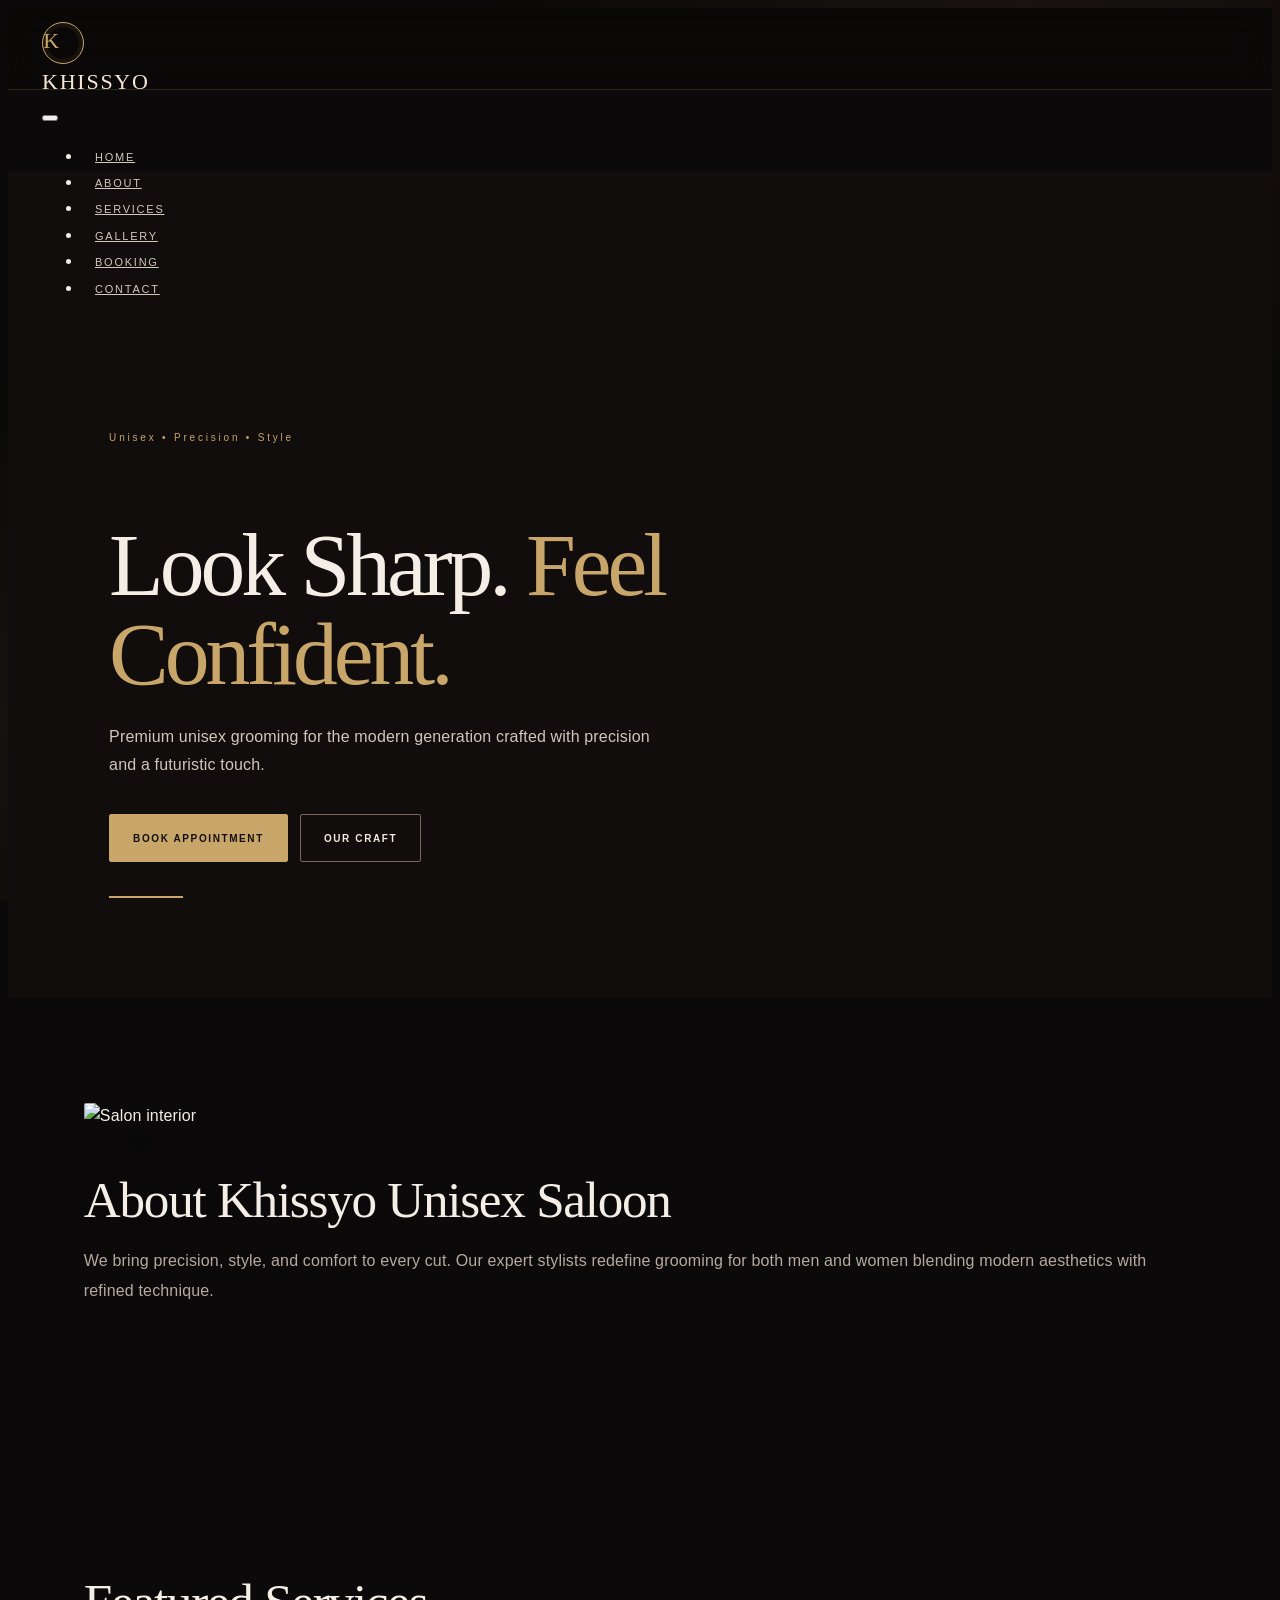
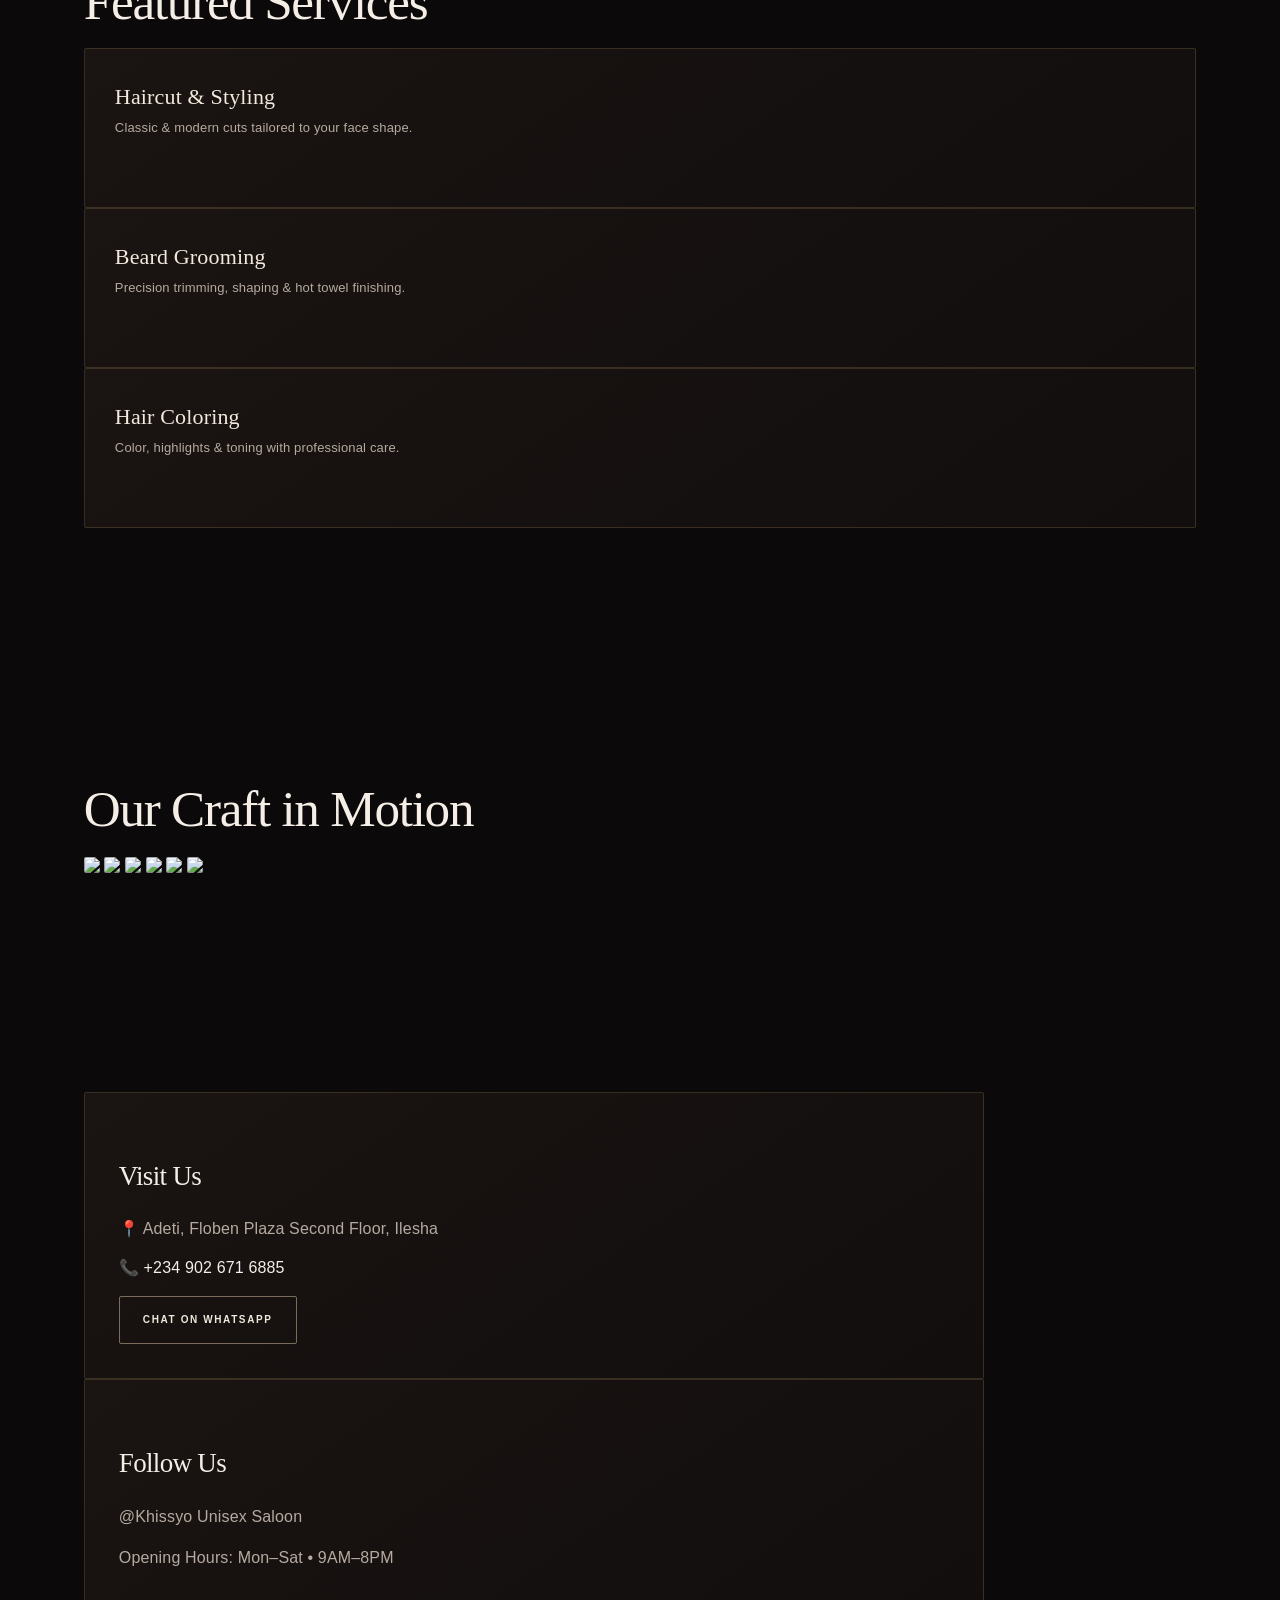
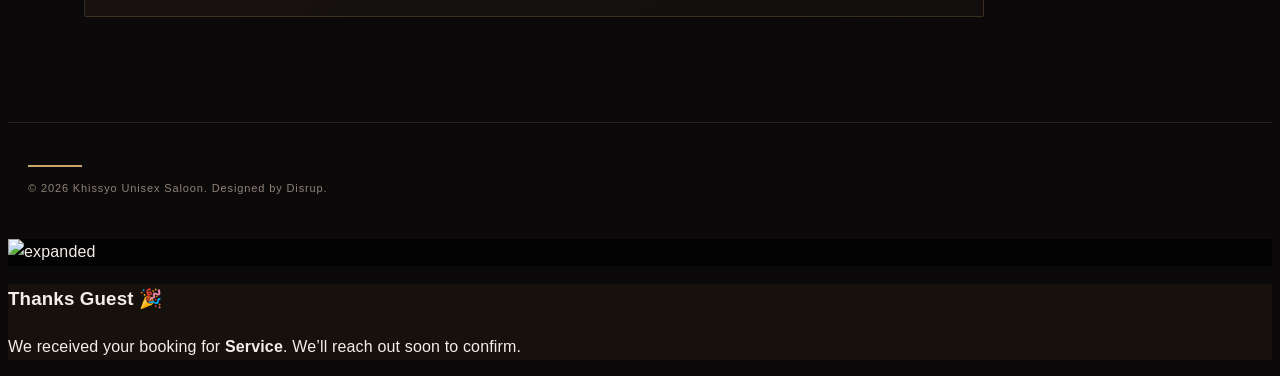
==== index.html @ 7ae3a44e "Apply premium redesign styles to index.html" ====
<!doctype html>
<html lang="en">
<head>
  <meta charset="utf-8">
  <title>Khissyo Unisex Saloon | Look Sharp. Feel Confident.</title>
  <meta name="viewport" content="width=device-width,initial-scale=1">
  <link rel="stylesheet" href="styles.css">
  <link rel="stylesheet" href="premium.css">
</head>
<body>

<!-- PAGE LOADER -->
<div id="page-loader">
  <div class="loader-overlay"></div>
  <div class="loader-glow"></div>
</div>

<header class="header">
<nav class="site-nav">
  <div class="nav-inner">
    <div class="brand slide-left">
      <div class="logo">&#x1F444;</div>
      <div class="brand-name">Khissyo</div>
    </div>

    <!-- HAMBURGER -->
    <button id="nav-toggle" class="nav-toggle slide-right" aria-label="Toggle navigation" aria-expanded="false">
      <span class="bar"></span>
      <span class="bar"></span>
      <span class="bar"></span>
    </button>

    <!-- LINKS -->
    <ul class="nav-links" id="nav-links" role="menu">
      <li><a href="index.html" class="fade-in">Home</a></li>
      <li><a href="about.html" class="fade-in">About</a></li>
      <li><a href="services.html" class="fade-in">Services</a></li>
      <li><a href="gallery.html" class="fade-in">Gallery</a></li>
      <li><a href="booking.html" class="fade-in">Booking</a></li>
      <li><a href="contact.html" class="fade-in">Contact</a></li>
    </ul>
  </div>
</nav>
</header>

<main class="container">

  <!-- HERO -->
  <section class="hero" id="hero">
    <video autoplay muted loop playsinline src="assets/background.mp4"></video>

    <div class="hero-inner">
      <div class="kicker fade-in">Unisex • Precision • Style</div>

      <h1 class="slide-up">
        Look Sharp. <span class="gold">Feel Confident.</span>
      </h1>

      <p class="fade-in">
        Premium unisex grooming for the modern generation crafted with precision and a futuristic touch.
      </p>

      <div class="cta slide-up">
        <button class="btn" onclick="location.href='booking.html'">Book Appointment</button>
        <button class="btn secondary" onclick="location.href='gallery.html'">Our Craft</button>
      </div>

      <div class="gold-underline zoom-in"></div>
    </div>
  </section>


  <!-- ABOUT -->
  <section class="section about">
    <div class="split">
      <img src="assets/interior.jpg" alt="Salon interior" class="slide-left">

      <div class="slide-right">
        <h2>About Khissyo Unisex Saloon</h2>
        <p style="color:var(--muted);margin-top:12px">
          We bring precision, style, and comfort to every cut. Our expert stylists redefine grooming for both men and women blending modern aesthetics with refined technique.
        </p>
      </div>
    </div>
  </section>


  <!-- SERVICES -->
  <section class="section services">
    <h2 class="fade-in" style="margin-bottom:18px">Featured Services</h2>

    <div class="services-grid">
      <div class="service-card zoom-in">
        <div class="service-title">Haircut & Styling</div>
        <div class="service-desc" style="color:var(--muted)">Classic & modern cuts tailored to your face shape.</div>
        <div class="service-price"></div>
      </div>

      <div class="service-card zoom-in">
        <div class="service-title">Beard Grooming</div>
        <div class="service-desc" style="color:var(--muted)">Precision trimming, shaping & hot towel finishing.</div>
        <div class="service-price"></div>
      </div>

      <div class="service-card zoom-in">
        <div class="service-title">Hair Coloring</div>
        <div class="service-desc" style="color:var(--muted)">Color, highlights & toning with professional care.</div>
        <div class="service-price"></div>
      </div>
    </div>
  </section>


  <!-- GALLERY -->
  <section class="section gallery">
    <h2 class="fade-in" style="margin-bottom:18px">Our Craft in Motion</h2>

    <div class="gallery-grid">
      <img src="assets/look1.jpg" class="zoom-in">
      <img src="assets/look2.jpg" class="zoom-in">
      <img src="assets/look3.png" class="zoom-in">
      <img src="assets/look4.jpg" class="zoom-in">
      <img src="assets/look5.jpg" class="zoom-in">
      <img src="assets/look6.jpg" class="zoom-in">
    </div>
  </section>


  <!-- CONTACT -->
  <section class="section contact">
    <div class="contact-grid slide-up" style="max-width:900px">
      <div class="card">
        <h3>Visit Us</h3>
        <p style="color:var(--muted)">📍 Adeti, Floben Plaza Second Floor, Ilesha</p>
        <p style="color:var(--muted)">📞 
          <a href="tel:+2349026716885" style="color:var(--text); text-decoration: none;">+234 902 671 6885</a>
        </p>

        <div style="margin-top:14px">
          <a href="https://wa.me/2348140397838" class="btn secondary" style="text-decoration: none;">
            Chat on WhatsApp
          </a>
        </div>
      </div>

      <div class="card slide-up">
        <h3>Follow Us</h3>
        <p style="color:var(--muted)">@Khissyo Unisex Saloon</p>
        <p style="color:var(--muted);margin-top:12px">Opening Hours: Mon–Sat • 9AM–8PM</p>
      </div>
    </div>
  </section>


  <!-- FOOTER -->
  <footer class="footer slide-up">
    <div class="gold-line"></div>
    <div style="margin-top:12px">
      © <span id="year"></span> Khissyo Unisex Saloon. Designed by Disrup.
    </div>
  </footer>

</main>


<!-- LIGHTBOX -->
<div id="lightbox" class="lightbox"><img src="" alt="expanded"></div>

<!-- SUCCESS BOX -->
<div id="success-box" class="success">
  <h3>Thanks <span class="name">Guest</span> 🎉</h3>
  <p>We received your booking for <strong class="service">Service</strong>. We’ll reach out soon to confirm.</p>
</div>

<script>
  document.getElementById('year').textContent = new Date().getFullYear()
</script>

<script src="app.js"></script>
</body>
</html>
---- premium.css ----
/* Khissyo premium redesign layer — additive overrides */
:root{
  --bg:#0b0909;--panel:#151111;--gold:#c8a66a;--neon:rgba(200,166,106,.08);
  --glass:#171211;--accent:#d8b77b;--text:#f4eee6;--muted:#b6aaa0;
  --radius:4px;--nav-height:82px;
}
*{box-sizing:border-box}
html{scroll-behavior:smooth;background:var(--bg)}
body{
  min-height:100%;background:#0b0909;color:var(--text);
  font-family:Inter,"Helvetica Neue",Arial,sans-serif;line-height:1.65;
  letter-spacing:.01em;
}
body:before{content:"";position:fixed;inset:0;pointer-events:none;z-index:-1;
 background:radial-gradient(ellipse at 80% 0%,rgba(130,83,54,.13),transparent 38%),
 radial-gradient(ellipse at 0% 80%,rgba(200,166,106,.06),transparent 35%)}
.header,.site-nav{height:var(--nav-height);background:rgba(11,9,9,.88);
 backdrop-filter:blur(18px);border-bottom:1px solid rgba(200,166,106,.18)}
.nav-inner{max-width:1320px;padding:14px 34px}
.brand{gap:12px}
.brand .logo{width:42px;height:42px;border-radius:50%;background:transparent;
 border:1px solid var(--gold);box-shadow:inset 0 0 0 4px rgba(200,166,106,.08);
 font-size:0;position:relative}
.brand .logo:after{content:"K";font-family:Georgia,serif;font-size:22px;color:var(--gold)}
.brand-name{font-family:Georgia,"Times New Roman",serif;font-size:22px;letter-spacing:.08em;
 text-transform:uppercase;color:#f3e8d7}
.nav-links{gap:8px}
.nav-links a{font-size:11px;letter-spacing:.16em;text-transform:uppercase;color:#d3c7bb;
 padding:11px 13px;transition:color .25s,background .25s}
.nav-links a:hover,.nav-links a:focus{color:var(--gold);background:rgba(200,166,106,.08)}
.container{padding-top:var(--nav-height)}
.hero{min-height:min(850px,calc(100vh - var(--nav-height)));background:#100d0c}
.hero video{opacity:.43;filter:grayscale(30%) saturate(.62) contrast(1.08)}
.hero:after{background:linear-gradient(90deg,rgba(8,6,6,.82),rgba(8,6,6,.25) 70%),linear-gradient(0deg,rgba(8,6,6,.72),transparent 55%)}
.hero-inner{max-width:1180px;width:100%;padding:100px 8%;text-align:left}
.kicker{font-size:10px;letter-spacing:.28em;color:var(--gold);margin-bottom:24px}
.hero h1{font-family:Georgia,"Times New Roman",serif;font-weight:400;font-size:clamp(48px,7vw,92px);
 line-height:.99;letter-spacing:-.045em;max-width:850px;margin-bottom:24px}
.hero h1 .gold{color:var(--gold);text-shadow:none}
.hero p{font-size:16px;line-height:1.8;color:#d1c6bc;max-width:570px;margin-bottom:34px}
.cta{display:flex;flex-wrap:wrap;gap:12px}
.btn,.btn-primary{display:inline-flex;align-items:center;justify-content:center;min-height:48px;
 padding:13px 23px;border-radius:2px;background:var(--gold);color:#120f0d;
 font-size:10px;font-weight:700;letter-spacing:.16em;text-transform:uppercase;text-decoration:none;
 border:1px solid var(--gold);box-shadow:none;transition:transform .25s,background .25s,color .25s}
.btn:hover,.btn-primary:hover{transform:translateY(-3px);background:#e0c28d}
.btn.secondary{background:transparent;color:#f1e8dc;border-color:rgba(220,198,164,.5)}
.btn.secondary:hover{color:#120f0d;background:var(--gold)}
.gold-underline{width:74px;height:2px;margin:34px 0 0;border-radius:0;background:var(--gold);animation:none;box-shadow:none}
.section{min-height:0;padding:105px 6%;gap:30px;text-align:left}
.section h2,.section h3{font-family:Georgia,"Times New Roman",serif;font-weight:400;letter-spacing:-.025em}
.section h2{font-size:clamp(34px,4vw,54px);line-height:1.1;margin-bottom:18px}
.section h3{font-size:27px;margin-bottom:16px}
.section p{line-height:1.85}
.split{max-width:1240px;gap:70px}
.split img{height:560px;border-radius:2px;box-shadow:0 24px 80px rgba(0,0,0,.42)}
.services-grid{max-width:1240px;gap:16px}
.service-card,.card,.form-card{background:linear-gradient(145deg,#1a1412,#110e0d);
 border:1px solid rgba(200,166,106,.2);border-radius:2px;box-shadow:none}
.service-card{padding:30px;min-height:160px;transition:border-color .3s,transform .3s}
.service-card:hover{transform:translateY(-5px);border-color:var(--gold);box-shadow:0 20px 45px rgba(0,0,0,.25)}
.service-title{font-family:Georgia,serif;font-size:22px;font-weight:400;color:#f2e8dc}
.service-desc{font-size:13px;line-height:1.8}
.service-price{color:var(--gold)}
.gallery-grid{max-width:1240px;gap:14px}
.gallery-grid img{height:320px;border-radius:2px;filter:saturate(.78);transition:filter .35s,transform .35s}
.gallery-grid img:hover{transform:scale(1.015);filter:saturate(1)}
.video-grid{max-width:1240px;gap:14px}
.video-grid video{width:100%;height:350px;object-fit:cover;border-radius:2px;filter:saturate(.72)}
.form-card{padding:34px;max-width:680px}
.form-field label{font-size:10px;letter-spacing:.15em;text-transform:uppercase;color:var(--gold)}
.input,.form-field input,.form-field select,.form-field textarea{
 width:100%;padding:14px 15px;border:1px solid rgba(200,166,106,.24);border-radius:2px;
 background:#0e0b0a;color:var(--text);font:inherit;outline:none}
.input:focus,.form-field input:focus,.form-field select:focus{border-color:var(--gold)}
.contact-grid{max-width:1240px;gap:18px}
.card{padding:34px}
.card p{margin:9px 0}
.card a:not(.btn){color:var(--gold)}
.footer{padding:42px 20px;color:#8f8379;border-top:1px solid rgba(200,166,106,.16);font-size:11px;letter-spacing:.08em}
.gold-line{width:54px;height:2px;background:var(--gold);box-shadow:none}
.lightbox{background:rgba(5,4,4,.96)}
.success{background:#17110e;border-color:rgba(200,166,106,.5);border-radius:2px}
.nav-links a[aria-current=page]{color:var(--gold)}
@media(max-width:900px){
 .nav-inner{padding:12px 20px}
 .nav-links{background:#100c0b;border:1px solid rgba(200,166,106,.25);border-radius:2px;right:14px}
 .nav-links a{width:100%}
 .hero-inner{padding:85px 8%}
 .section{padding:78px 6%}
 .split{gap:32px}
 .split img{height:390px}
}
@media(max-width:620px){
 :root{--nav-height:72px}
 .brand .logo{width:36px;height:36px}
 .brand-name{display:block!important;font-size:17px}
 .hero{min-height:680px}
 .hero-inner{padding:70px 7%}
 .hero h1{font-size:clamp(44px,13vw,64px)}
 .hero p{font-size:14px}
 .cta{align-items:stretch;flex-direction:column;max-width:260px}
 .section{padding:68px 7%}
 .section h2{font-size:36px}
 .services-grid,.gallery-grid,.contact-grid{grid-template-columns:1fr}
 .gallery-grid img{height:300px}
 .video-grid{grid-template-columns:1fr}
 .video-grid video{height:300px}
 .form-card,.card{padding:24px}
}
@media(prefers-reduced-motion:reduce){*,*:before,*:after{scroll-behavior:auto!important;animation-duration:.01ms!important;transition-duration:.01ms!important}}
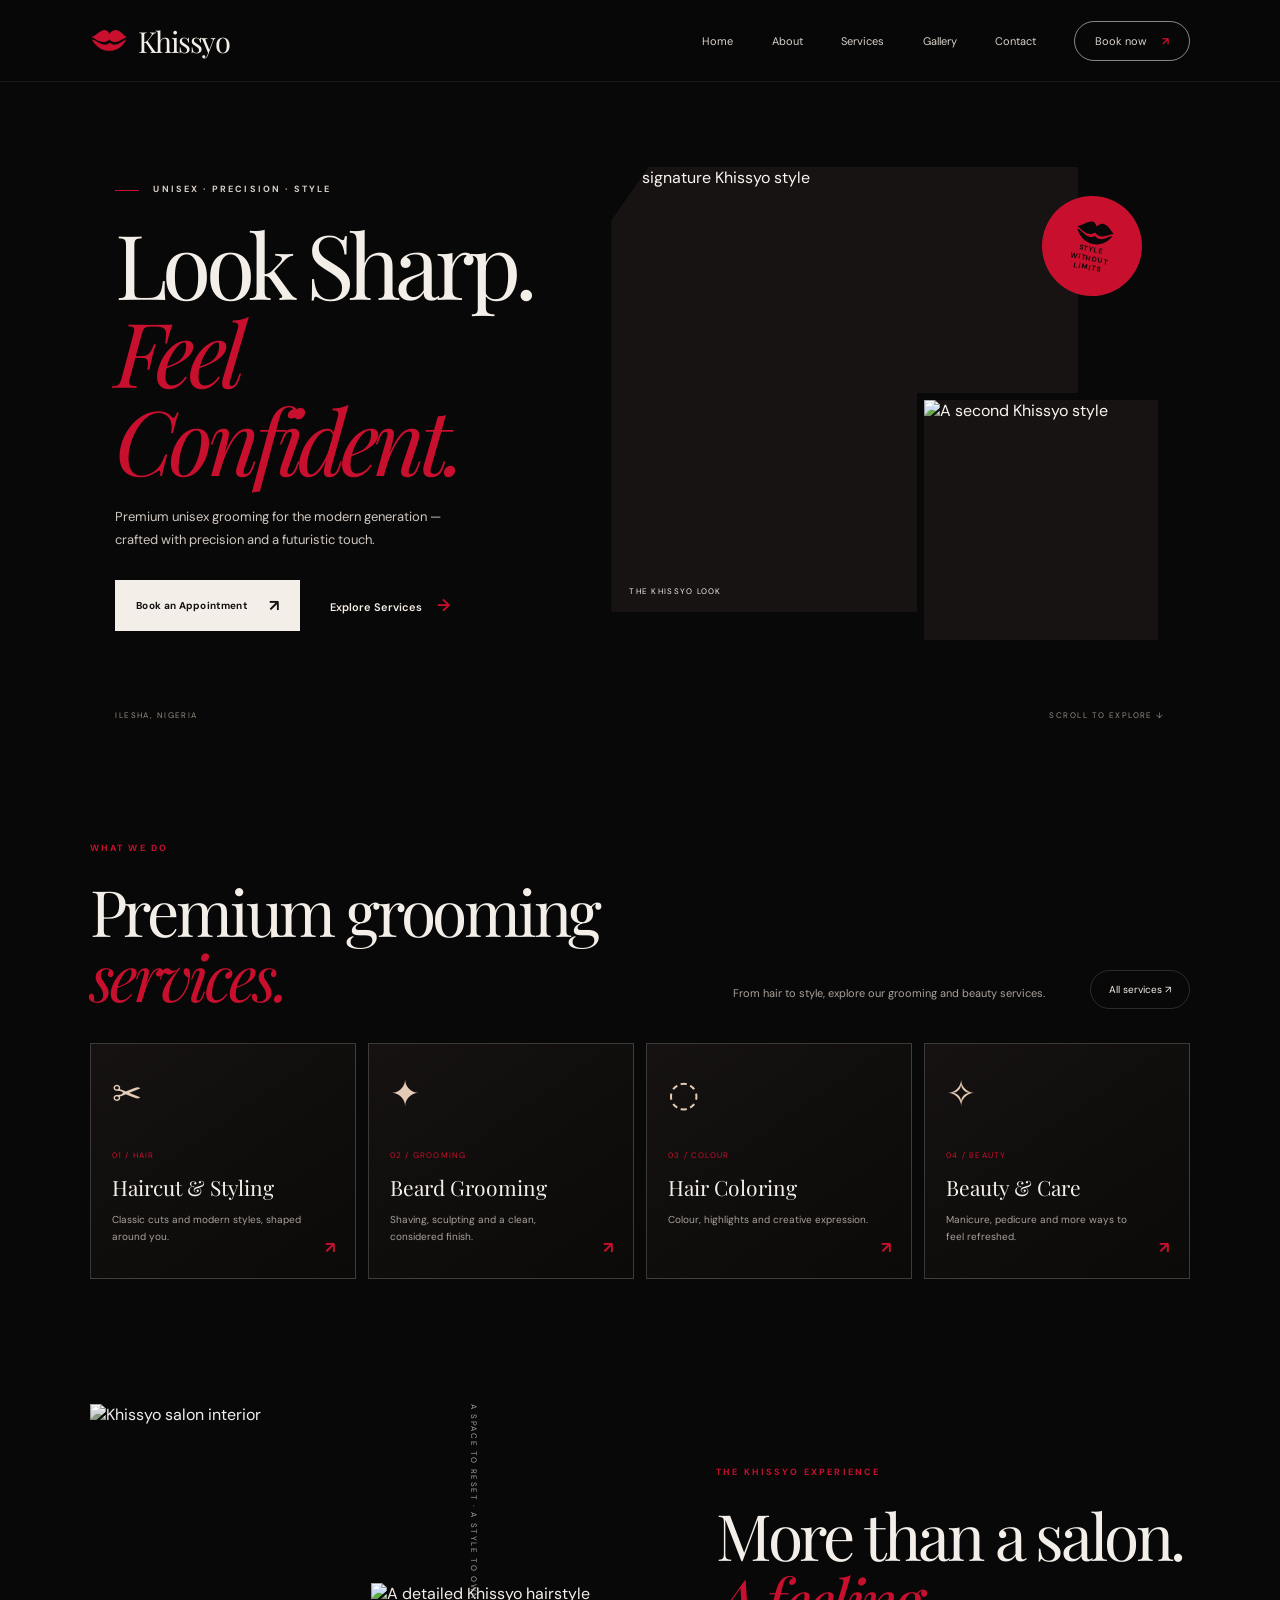
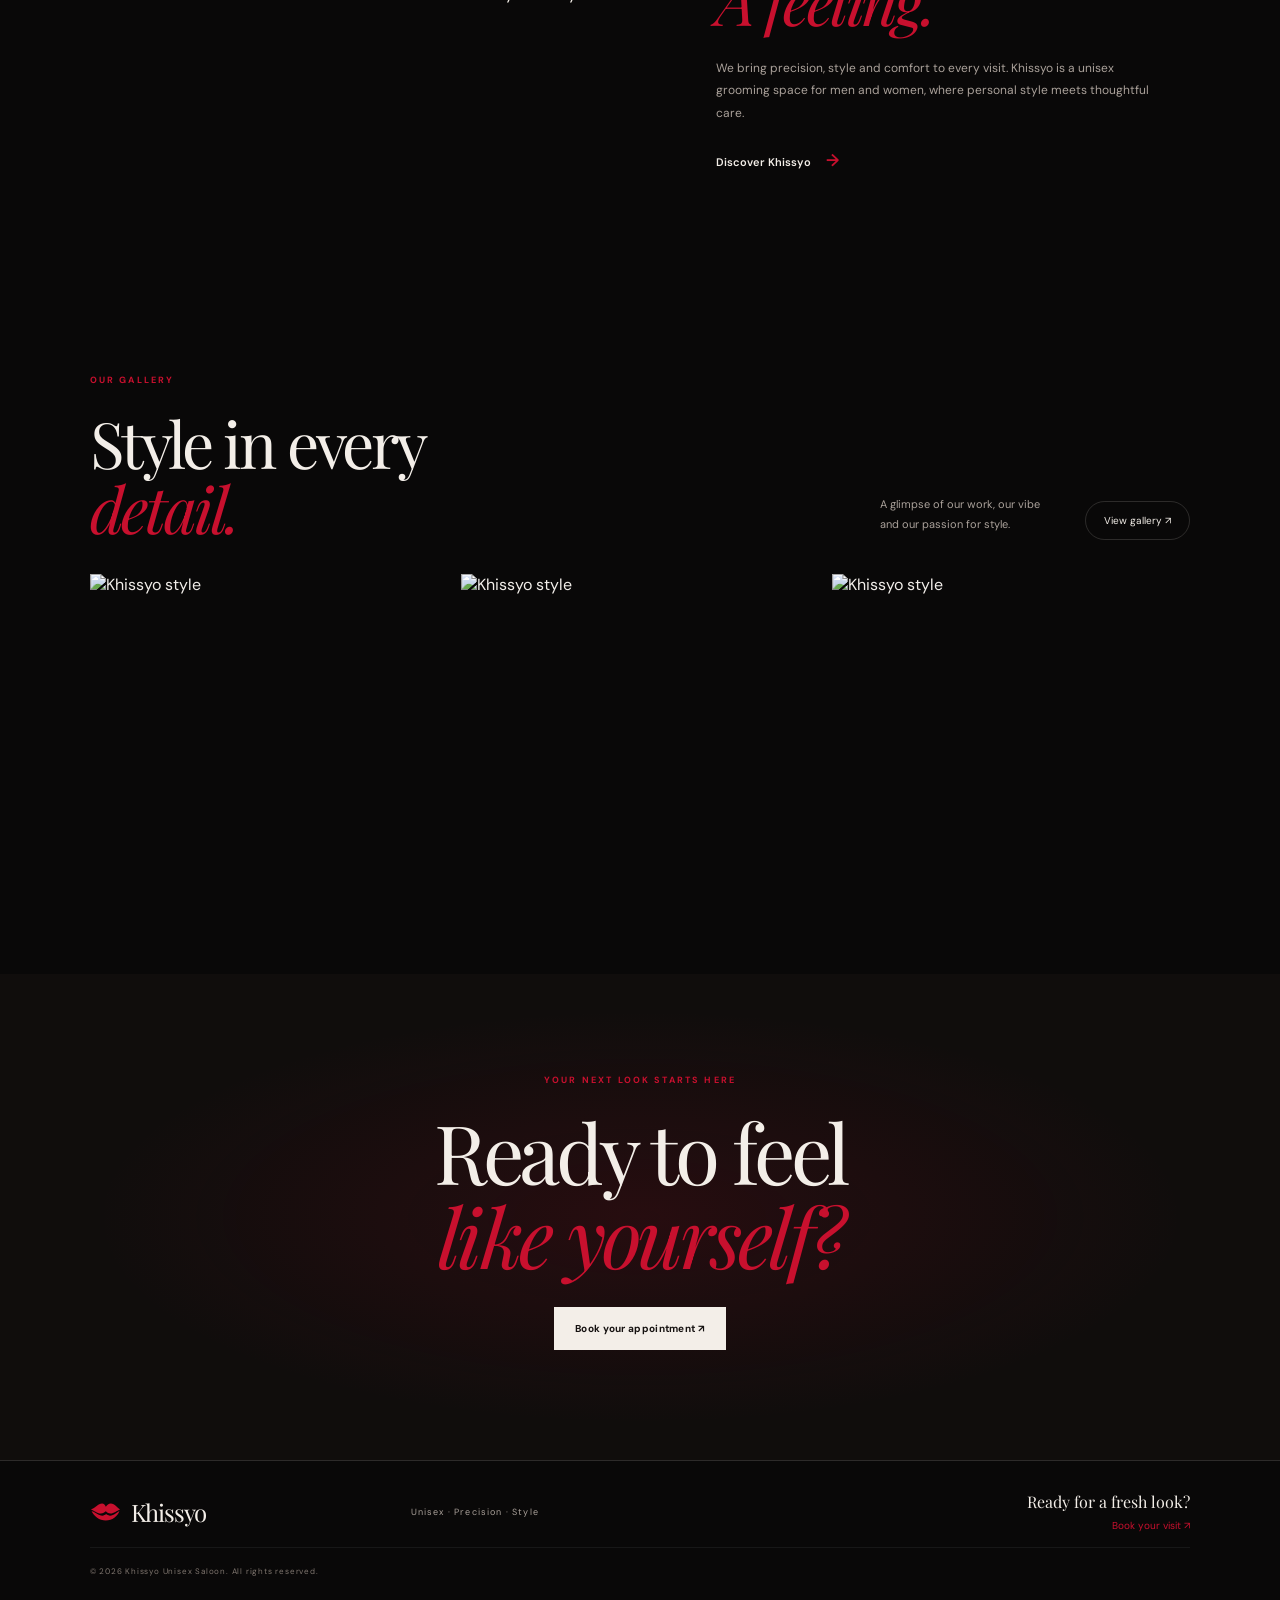
==== commit 5005c7d3: "Build Khissyo concept v2 website" ====
--- a/index.html
+++ b/index.html
@@ -1,181 +1,8 @@
-<!doctype html>
-<html lang="en">
-<head>
-  <meta charset="utf-8">
-  <title>Khissyo Unisex Saloon | Look Sharp. Feel Confident.</title>
-  <meta name="viewport" content="width=device-width,initial-scale=1">
-  <link rel="stylesheet" href="styles.css">
-  <link rel="stylesheet" href="premium.css">
-</head>
-<body>
-
-<!-- PAGE LOADER -->
-<div id="page-loader">
-  <div class="loader-overlay"></div>
-  <div class="loader-glow"></div>
-</div>
-
-<header class="header">
-<nav class="site-nav">
-  <div class="nav-inner">
-    <div class="brand slide-left">
-      <div class="logo">&#x1F444;</div>
-      <div class="brand-name">Khissyo</div>
-    </div>
-
-    <!-- HAMBURGER -->
-    <button id="nav-toggle" class="nav-toggle slide-right" aria-label="Toggle navigation" aria-expanded="false">
-      <span class="bar"></span>
-      <span class="bar"></span>
-      <span class="bar"></span>
-    </button>
-
-    <!-- LINKS -->
-    <ul class="nav-links" id="nav-links" role="menu">
-      <li><a href="index.html" class="fade-in">Home</a></li>
-      <li><a href="about.html" class="fade-in">About</a></li>
-      <li><a href="services.html" class="fade-in">Services</a></li>
-      <li><a href="gallery.html" class="fade-in">Gallery</a></li>
-      <li><a href="booking.html" class="fade-in">Booking</a></li>
-      <li><a href="contact.html" class="fade-in">Contact</a></li>
-    </ul>
-  </div>
-</nav>
-</header>
-
-<main class="container">
-
-  <!-- HERO -->
-  <section class="hero" id="hero">
-    <video autoplay muted loop playsinline src="assets/background.mp4"></video>
-
-    <div class="hero-inner">
-      <div class="kicker fade-in">Unisex • Precision • Style</div>
-
-      <h1 class="slide-up">
-        Look Sharp. <span class="gold">Feel Confident.</span>
-      </h1>
-
-      <p class="fade-in">
-        Premium unisex grooming for the modern generation crafted with precision and a futuristic touch.
-      </p>
-
-      <div class="cta slide-up">
-        <button class="btn" onclick="location.href='booking.html'">Book Appointment</button>
-        <button class="btn secondary" onclick="location.href='gallery.html'">Our Craft</button>
-      </div>
-
-      <div class="gold-underline zoom-in"></div>
-    </div>
-  </section>
-
-
-  <!-- ABOUT -->
-  <section class="section about">
-    <div class="split">
-      <img src="assets/interior.jpg" alt="Salon interior" class="slide-left">
-
-      <div class="slide-right">
-        <h2>About Khissyo Unisex Saloon</h2>
-        <p style="color:var(--muted);margin-top:12px">
-          We bring precision, style, and comfort to every cut. Our expert stylists redefine grooming for both men and women blending modern aesthetics with refined technique.
-        </p>
-      </div>
-    </div>
-  </section>
-
-
-  <!-- SERVICES -->
-  <section class="section services">
-    <h2 class="fade-in" style="margin-bottom:18px">Featured Services</h2>
-
-    <div class="services-grid">
-      <div class="service-card zoom-in">
-        <div class="service-title">Haircut & Styling</div>
-        <div class="service-desc" style="color:var(--muted)">Classic & modern cuts tailored to your face shape.</div>
-        <div class="service-price"></div>
-      </div>
-
-      <div class="service-card zoom-in">
-        <div class="service-title">Beard Grooming</div>
-        <div class="service-desc" style="color:var(--muted)">Precision trimming, shaping & hot towel finishing.</div>
-        <div class="service-price"></div>
-      </div>
-
-      <div class="service-card zoom-in">
-        <div class="service-title">Hair Coloring</div>
-        <div class="service-desc" style="color:var(--muted)">Color, highlights & toning with professional care.</div>
-        <div class="service-price"></div>
-      </div>
-    </div>
-  </section>
-
-
-  <!-- GALLERY -->
-  <section class="section gallery">
-    <h2 class="fade-in" style="margin-bottom:18px">Our Craft in Motion</h2>
-
-    <div class="gallery-grid">
-      <img src="assets/look1.jpg" class="zoom-in">
-      <img src="assets/look2.jpg" class="zoom-in">
-      <img src="assets/look3.png" class="zoom-in">
-      <img src="assets/look4.jpg" class="zoom-in">
-      <img src="assets/look5.jpg" class="zoom-in">
-      <img src="assets/look6.jpg" class="zoom-in">
-    </div>
-  </section>
-
-
-  <!-- CONTACT -->
-  <section class="section contact">
-    <div class="contact-grid slide-up" style="max-width:900px">
-      <div class="card">
-        <h3>Visit Us</h3>
-        <p style="color:var(--muted)">📍 Adeti, Floben Plaza Second Floor, Ilesha</p>
-        <p style="color:var(--muted)">📞 
-          <a href="tel:+2349026716885" style="color:var(--text); text-decoration: none;">+234 902 671 6885</a>
-        </p>
-
-        <div style="margin-top:14px">
-          <a href="https://wa.me/2348140397838" class="btn secondary" style="text-decoration: none;">
-            Chat on WhatsApp
-          </a>
-        </div>
-      </div>
-
-      <div class="card slide-up">
-        <h3>Follow Us</h3>
-        <p style="color:var(--muted)">@Khissyo Unisex Saloon</p>
-        <p style="color:var(--muted);margin-top:12px">Opening Hours: Mon–Sat • 9AM–8PM</p>
-      </div>
-    </div>
-  </section>
-
-
-  <!-- FOOTER -->
-  <footer class="footer slide-up">
-    <div class="gold-line"></div>
-    <div style="margin-top:12px">
-      © <span id="year"></span> Khissyo Unisex Saloon. Designed by Disrup.
-    </div>
-  </footer>
-
-</main>
-
-
-<!-- LIGHTBOX -->
-<div id="lightbox" class="lightbox"><img src="" alt="expanded"></div>
-
-<!-- SUCCESS BOX -->
-<div id="success-box" class="success">
-  <h3>Thanks <span class="name">Guest</span> 🎉</h3>
-  <p>We received your booking for <strong class="service">Service</strong>. We’ll reach out soon to confirm.</p>
-</div>
-
-<script>
-  document.getElementById('year').textContent = new Date().getFullYear()
-</script>
-
-<script src="app.js"></script>
-</body>
-</html>
+<!doctype html><html lang="en"><head><meta charset="utf-8"><meta name="viewport" content="width=device-width,initial-scale=1"><meta name="theme-color" content="#090808"><title>Look Sharp. Feel Confident. | Khissyo Unisex Saloon</title><link rel="preconnect" href="https://fonts.googleapis.com"><link rel="preconnect" href="https://fonts.gstatic.com" crossorigin><link href="https://fonts.googleapis.com/css2?family=DM+Sans:wght@400;500;600;700&family=Playfair+Display:ital,wght@0,400;0,500;0,600;1,400;1,500&display=swap" rel="stylesheet"><link rel="stylesheet" href="concept.css"></head><body><header class="site-header"><a class="brand" href="index.html"><svg class="lips" viewBox="0 0 100 64" aria-hidden="true"><path d="M3 24C17 20 26 5 39 5c6 0 10 6 12 10C55 11 60 5 67 5c13 0 22 15 30 19-11 4-19 13-31 13-7 0-12-4-15-7-4 3-9 7-16 7C22 37 13 27 3 24ZM5 30c13 2 22 14 35 14 5 0 8-2 12-5 4 3 8 5 13 5 12 0 22-12 30-14-6 16-23 30-44 30S13 46 5 30Z"/></svg><span>Khissyo</span></a><button class="menu-toggle" aria-label="Open navigation" aria-expanded="false"><i></i><i></i></button><nav class="nav"><a href="index.html">Home</a><a href="about.html">About</a><a href="services.html">Services</a><a href="gallery.html">Gallery</a><a href="contact.html">Contact</a><a class="nav-cta" href="booking.html">Book now <b>↗</b></a></nav></header>
+<main>
+<section class="hero"><video class="hero-video" autoplay muted loop playsinline poster="assets/interior.jpg"><source src="assets/background.mp4" type="video/mp4"></video><div class="hero-shade"></div><div class="hero-inner"><div class="hero-copy"><p class="eyebrow"><span></span> UNISEX · PRECISION · STYLE</p><h1>Look Sharp.<br><em>Feel Confident.</em></h1><p class="hero-intro">Premium unisex grooming for the modern generation — crafted with precision and a futuristic touch.</p><div class="hero-actions"><a class="button button-light" href="booking.html">Book an Appointment <b>↗</b></a><a class="text-link" href="services.html">Explore Services <span>→</span></a></div></div><div class="hero-portraits"><figure class="portrait portrait-main"><img src="assets/look1.jpg" alt="A signature Khissyo style"><figcaption>THE KHISSYO LOOK <span>01 / 03</span></figcaption></figure><figure class="portrait portrait-small"><img src="assets/look2.jpg" alt="A second Khissyo style"></figure><div class="portrait-stamp"><svg class="lips" viewBox="0 0 100 64" aria-hidden="true"><path d="M3 24C17 20 26 5 39 5c6 0 10 6 12 10C55 11 60 5 67 5c13 0 22 15 30 19-11 4-19 13-31 13-7 0-12-4-15-7-4 3-9 7-16 7C22 37 13 27 3 24ZM5 30c13 2 22 14 35 14 5 0 8-2 12-5 4 3 8 5 13 5 12 0 22-12 30-14-6 16-23 30-44 30S13 46 5 30Z"/></svg><span>STYLE<br>WITHOUT<br>LIMITS</span></div></div></div><div class="hero-bottom"><span>ILESHA, NIGERIA</span><span>SCROLL TO EXPLORE ↓</span></div></section>
+<section class="services-teaser section-wrap"><div class="section-heading"><div><p class="eyebrow red">WHAT WE DO</p><h2>Premium grooming<br><em>services.</em></h2></div><p>From hair to style, explore our grooming and beauty services.</p><a class="round-link" href="services.html">All services ↗</a></div><div class="service-cards"><a class="service-card" href="services.html"><span class="service-icon">✂</span><small>01 / HAIR</small><h3>Haircut & Styling</h3><p>Classic cuts and modern styles, shaped around you.</p><b>↗</b></a><a class="service-card" href="services.html"><span class="service-icon">✦</span><small>02 / GROOMING</small><h3>Beard Grooming</h3><p>Shaving, sculpting and a clean, considered finish.</p><b>↗</b></a><a class="service-card" href="services.html"><span class="service-icon">◌</span><small>03 / COLOUR</small><h3>Hair Coloring</h3><p>Colour, highlights and creative expression.</p><b>↗</b></a><a class="service-card" href="services.html"><span class="service-icon">✧</span><small>04 / BEAUTY</small><h3>Beauty & Care</h3><p>Manicure, pedicure and more ways to feel refreshed.</p><b>↗</b></a></div></section>
+<section class="story-section"><div class="story-images"><img class="story-interior" src="assets/interior.jpg" alt="Khissyo salon interior"><img class="story-detail" src="assets/look3.png" alt="A detailed Khissyo hairstyle"><span class="vertical-note">A SPACE TO RESET · A STYLE TO OWN</span></div><div class="story-copy"><p class="eyebrow red">THE KHISSYO EXPERIENCE</p><h2>More than a salon.<br><em>A feeling.</em></h2><p>We bring precision, style and comfort to every visit. Khissyo is a unisex grooming space for men and women, where personal style meets thoughtful care.</p><a class="text-link" href="about.html">Discover Khissyo <span>→</span></a></div></section>
+<section class="gallery-teaser section-wrap"><div class="section-heading"><div><p class="eyebrow red">OUR GALLERY</p><h2>Style in every<br><em>detail.</em></h2></div><p>A glimpse of our work, our vibe<br>and our passion for style.</p><a class="round-link" href="gallery.html">View gallery ↗</a></div><div class="gallery-strip"><img src="assets/look4.jpg" alt="Khissyo style"><img src="assets/look5.jpg" alt="Khissyo style"><img src="assets/look6.jpg" alt="Khissyo style"></div></section>
+<section class="closing-cta"><p class="eyebrow">YOUR NEXT LOOK STARTS HERE</p><h2>Ready to feel<br><em>like yourself?</em></h2><a class="button button-light" href="booking.html">Book your appointment ↗</a></section>
+</main><footer class="footer"><a class="brand" href="index.html"><svg class="lips" viewBox="0 0 100 64" aria-hidden="true"><path d="M3 24C17 20 26 5 39 5c6 0 10 6 12 10C55 11 60 5 67 5c13 0 22 15 30 19-11 4-19 13-31 13-7 0-12-4-15-7-4 3-9 7-16 7C22 37 13 27 3 24ZM5 30c13 2 22 14 35 14 5 0 8-2 12-5 4 3 8 5 13 5 12 0 22-12 30-14-6 16-23 30-44 30S13 46 5 30Z"/></svg><span>Khissyo</span></a><p>Unisex · Precision · Style</p><a class="footer-book" href="booking.html">Ready for a fresh look? <b>Book your visit ↗</b></a><small>© <span data-year></span> Khissyo Unisex Saloon. All rights reserved.</small></footer><script src="concept.js"></script></body></html>
--- a/concept.css
+++ b/concept.css
@@ -0,0 +1,9 @@
+:root{--bg:#090808;--panel:#11100f;--cream:#f3eee8;--muted:#aaa19a;--red:#c8102e;--line:rgba(243,238,232,.15);--serif:"Playfair Display",Georgia,serif;--sans:"DM Sans",Arial,sans-serif}*{box-sizing:border-box}html{scroll-behavior:smooth;scroll-padding-top:90px}body{margin:0;background:var(--bg);color:var(--cream);font-family:var(--sans);-webkit-font-smoothing:antialiased}a{color:inherit;text-decoration:none}img,video{display:block;max-width:100%}.site-header{height:82px;padding:0 clamp(22px,7vw,105px);display:flex;align-items:center;justify-content:space-between;position:sticky;top:0;z-index:50;background:rgba(9,8,8,.94);backdrop-filter:blur(18px);border-bottom:1px solid rgba(255,255,255,.07)}.brand{display:flex;align-items:center;gap:10px;font:29px var(--serif);letter-spacing:-.05em}.lips{width:38px;fill:var(--red)}.nav{display:flex;align-items:center;gap:clamp(17px,3vw,42px);font-size:11px;color:#d9d1ca}.nav>a:not(.nav-cta):hover{color:#fff}.nav-cta{border:1px solid rgba(243,238,232,.55);padding:12px 20px;border-radius:30px}.nav-cta b{color:var(--red);padding-left:12px}.menu-toggle{display:none}
+.hero{min-height:660px;position:relative;overflow:hidden;display:flex;align-items:center;padding:72px clamp(22px,9vw,140px) 82px;background:#090808}.hero-video,.hero-shade{position:absolute;inset:0;width:100%;height:100%;object-fit:cover}.hero-video{opacity:.19;filter:grayscale(1)}.hero-shade{background:linear-gradient(90deg,#090808 0%,rgba(9,8,8,.95) 30%,rgba(9,8,8,.32) 72%,rgba(9,8,8,.7)),linear-gradient(0deg,#090808,transparent 30%)}.hero-inner{position:relative;z-index:2;width:100%;max-width:1300px;margin:auto;display:grid;grid-template-columns:.88fr 1.12fr;align-items:center;gap:20px}.hero-copy{position:relative;z-index:3}.eyebrow{font-size:9px;letter-spacing:.24em;font-weight:700;margin:0 0 24px;color:#d8cfc7}.eyebrow span{display:inline-block;width:24px;height:1px;background:var(--red);vertical-align:middle;margin-right:10px}.eyebrow.red{color:var(--red)}.hero h1,.page-hero h1{font:clamp(60px,7vw,100px)/.98 var(--serif);letter-spacing:-.065em;margin:0 0 22px}.hero h1 em,.page-hero h1 em,.section-heading h2 em,.story-copy h2 em,.closing-cta h2 em,.inner-split h2 em,.booking-aside h2 em{font-weight:400;color:var(--red)}.hero-intro{max-width:360px;color:#d0c7bf;font-size:13px;line-height:1.8}.hero-actions{display:flex;align-items:center;gap:30px;margin-top:28px}.button{display:inline-flex;align-items:center;justify-content:center;gap:22px;padding:15px 21px;font:700 10px var(--sans);letter-spacing:.03em;border:0;cursor:pointer}.button-light{background:var(--cream);color:#151110}.button b{font-size:16px}.text-link{font-size:11px;font-weight:600}.text-link span{font-size:17px;color:var(--red);margin-left:12px}.hero-portraits{height:480px;position:relative}.portrait{position:absolute;margin:0;overflow:hidden;background:#171312}.portrait img{width:100%;height:100%;object-fit:cover;filter:contrast(1.05) saturate(.78)}.portrait-main{inset:0 15% 35px 4%;clip-path:polygon(8% 0,100% 0,100% 100%,0 100%,0 12%)}.portrait-main img{object-position:center 28%}.portrait-small{width:43%;height:53%;right:0;bottom:0;border:7px solid var(--bg)}.portrait-small img{object-position:center 25%}.portrait-main figcaption{position:absolute;bottom:16px;left:18px;right:18px;display:flex;justify-content:space-between;font-size:8px;letter-spacing:.16em}.portrait-stamp{position:absolute;right:4%;top:6%;width:100px;height:100px;border-radius:50%;background:var(--red);display:flex;align-items:center;justify-content:center;flex-direction:column;transform:rotate(12deg)}.portrait-stamp .lips{width:40px;fill:#090808}.portrait-stamp span{font-size:7px;letter-spacing:.14em;text-align:center;color:#090808;font-weight:700}.hero-bottom{position:absolute;bottom:22px;left:clamp(22px,9vw,140px);right:clamp(22px,9vw,140px);display:flex;justify-content:space-between;font-size:8px;letter-spacing:.18em;color:#968c83}
+.section-wrap{max-width:1360px;margin:auto;padding:100px clamp(22px,7vw,100px)}.section-heading{display:grid;grid-template-columns:1fr auto auto;gap:45px;align-items:end;margin-bottom:34px}.section-heading h2,.story-copy h2,.closing-cta h2,.inner-split h2,.booking-aside h2{font:clamp(40px,5vw,65px)/1.02 var(--serif);letter-spacing:-.05em;margin:0}.section-heading>p{color:var(--muted);font-size:11px;line-height:1.8;margin:0 0 5px}.round-link{font-size:10px;border:1px solid var(--line);border-radius:30px;padding:12px 18px;white-space:nowrap}.service-cards{display:grid;grid-template-columns:repeat(4,1fr);gap:12px}.service-card{position:relative;min-height:220px;padding:23px 21px;border:1px solid rgba(243,238,232,.2);background:linear-gradient(145deg,#151211,#0b0a09);transition:border-color .25s,transform .25s}.service-card:hover{border-color:var(--red);transform:translateY(-5px)}.service-icon{display:block;color:#e4cbb5;font:36px var(--serif);margin-bottom:27px}.service-card small{font-size:8px;letter-spacing:.15em;color:var(--red)}.service-card h3{font:21px var(--serif);margin:10px 0}.service-card p{color:var(--muted);font-size:10px;line-height:1.7;max-width:200px}.service-card>b{position:absolute;right:20px;bottom:20px;color:var(--red)}
+.story-section{max-width:1360px;margin:auto;padding:25px clamp(22px,7vw,100px) 110px;display:grid;grid-template-columns:1fr .9fr;gap:9%;align-items:center}.story-images{height:430px;position:relative}.story-interior{width:70%;height:100%;object-fit:cover;filter:grayscale(.8)}.story-detail{position:absolute;width:48%;height:65%;right:0;bottom:-22px;object-fit:cover;border:7px solid var(--bg)}.vertical-note{position:absolute;left:72%;top:0;writing-mode:vertical-rl;font-size:8px;letter-spacing:.2em;color:var(--muted)}.story-copy>p:not(.eyebrow){max-width:440px;color:var(--muted);font-size:12px;line-height:1.9;margin:24px 0}.gallery-teaser{padding-top:30px}.gallery-strip{display:grid;grid-template-columns:repeat(3,1fr);gap:13px}.gallery-strip img{width:100%;height:300px;object-fit:cover;filter:saturate(.75);transition:filter .3s}.gallery-strip img:hover{filter:saturate(1)}.closing-cta{text-align:center;padding:100px 20px 110px;background:radial-gradient(ellipse at center,rgba(156,12,35,.16),transparent 60%),#100d0c}.closing-cta h2{font-size:clamp(48px,7vw,82px);margin-bottom:30px}.closing-cta .eyebrow{color:var(--red)}
+.footer{padding:30px clamp(22px,7vw,100px);border-top:1px solid var(--line);display:grid;grid-template-columns:1fr 1fr 1.5fr;gap:15px;align-items:center}.footer .brand{font-size:24px}.footer .lips{width:31px}.footer>p{font-size:9px;color:var(--muted);letter-spacing:.13em}.footer-book{text-align:right;font:16px var(--serif)}.footer-book b{display:block;font:10px var(--sans);color:var(--red);margin-top:7px}.footer small{grid-column:1/-1;padding-top:18px;border-top:1px solid rgba(255,255,255,.06);font-size:8px;color:#807770;letter-spacing:.1em}
+.inner-page{min-height:70vh}.page-hero{padding:110px clamp(22px,10vw,150px) 80px;border-bottom:1px solid var(--line);background:radial-gradient(ellipse at 75% 30%,rgba(160,10,38,.14),transparent 42%)}.page-hero h1{font-size:clamp(54px,7vw,90px)}.page-hero>p:last-child{color:var(--muted);font-size:12px}.inner-split{max-width:1200px;margin:auto;padding:90px 25px;display:grid;grid-template-columns:1fr 1fr;gap:8%;align-items:center}.inner-split>img{width:100%;height:440px;object-fit:cover;filter:saturate(.75)}.inner-split p:not(.eyebrow){font-size:12px;line-height:1.9;color:var(--muted);margin:20px 0}.service-list{max-width:1000px;margin:auto;padding:80px 24px}.service-group{margin-bottom:65px}.service-group h2{font:42px var(--serif);margin:0 0 24px}.service-row{padding:18px 0;border-bottom:1px solid var(--line);display:flex;justify-content:space-between;gap:20px}.service-row b{font:19px var(--serif);font-weight:400}.service-row span{font-size:11px;color:var(--muted)}.service-note{padding:18px;background:#15100f;color:var(--muted);font-size:11px;margin:20px 0 25px}.gallery-full{max-width:1250px;margin:auto;padding:65px 24px}.video-gallery{display:grid;grid-template-columns:repeat(2,1fr);gap:12px;margin-bottom:35px}.video-gallery video{width:100%;height:290px;object-fit:cover;background:#171312}.photo-gallery{display:grid;grid-template-columns:repeat(3,1fr);gap:12px}.gallery-image{border:0;padding:0;background:none;cursor:pointer;overflow:hidden}.gallery-image img{width:100%;height:290px;object-fit:cover;transition:transform .4s}.gallery-image:hover img{transform:scale(1.04)}.lightbox{display:none;position:fixed;inset:0;background:rgba(0,0,0,.94);z-index:100;align-items:center;justify-content:center;padding:30px}.lightbox.show{display:flex}.lightbox img{max-height:85vh;max-width:90vw}.lightbox button{position:absolute;top:20px;right:25px;background:none;border:0;color:white;font-size:38px}.booking-layout,.contact-layout{max-width:1150px;margin:auto;padding:70px 24px 100px;display:grid;grid-template-columns:.75fr 1.25fr;gap:9%}.booking-aside h2{font-size:43px}.booking-aside p,.booking-aside>a{display:block;color:var(--muted);font-size:12px;line-height:1.9;margin:24px 0}.booking-form{display:grid;grid-template-columns:1fr 1fr;gap:17px}.booking-form label{display:flex;flex-direction:column;gap:8px;font-size:10px;color:#ddd}.booking-form label:nth-last-of-type(1){grid-column:1/-1}.booking-form input,.booking-form select,.booking-form textarea{width:100%;padding:14px;background:#151211;border:1px solid var(--line);color:var(--cream);font:12px var(--sans);border-radius:0;outline:none}.booking-form input:focus,.booking-form select:focus,.booking-form textarea:focus{border-color:var(--red)}.booking-form .button{grid-column:1/-1;justify-self:start}.optional,.form-note{color:var(--muted);font-size:9px}.form-note{grid-column:1/-1;line-height:1.7;margin:0}.contact-layout{grid-template-columns:.8fr 1.2fr;align-items:stretch}.contact-info{display:flex;flex-direction:column;align-items:flex-start;gap:26px}.contact-info small{font-size:8px;color:var(--red);letter-spacing:.2em}.contact-info p{font:20px var(--serif);line-height:1.5;margin:8px 0}.contact-info .button{margin-top:8px}.map-frame iframe{width:100%;height:390px;border:0;filter:grayscale(.8) invert(.9) contrast(.85)}
+@media(max-width:850px){.hero-inner{grid-template-columns:1fr 1fr}.hero h1{font-size:clamp(54px,7vw,76px)}.hero-portraits{height:400px}.service-cards{grid-template-columns:repeat(2,1fr)}.section-heading{grid-template-columns:1fr auto}.section-heading>p{grid-column:1}.round-link{grid-column:2;grid-row:1/3}.story-section{gap:5%;}.footer{grid-template-columns:1fr 1fr}.footer-book{grid-column:1/-1;text-align:left}.booking-layout,.contact-layout{gap:5%}}
+@media(max-width:620px){.site-header{height:70px;padding:0 20px}.brand{font-size:25px}.lips{width:32px}.menu-toggle{display:flex;width:42px;height:42px;border:1px solid var(--line);background:none;flex-direction:column;justify-content:center;align-items:center;gap:6px}.menu-toggle i{width:17px;height:1px;background:var(--cream)}.nav{display:none;position:absolute;top:69px;left:0;right:0;padding:15px 22px 22px;background:#100e0d;border-bottom:1px solid var(--line);flex-direction:column;align-items:stretch;gap:0}.nav.open{display:flex}.nav>a{padding:14px 2px;border-bottom:1px solid rgba(255,255,255,.06)}.nav .nav-cta{text-align:center;margin-top:12px;border:1px solid var(--red)}.hero{padding:57px 22px 68px;min-height:0}.hero-inner{display:flex;flex-direction:column;align-items:stretch;gap:32px}.hero h1{font-size:clamp(54px,14vw,72px)}.hero-intro{font-size:12px}.hero-portraits{height:330px;margin:0 0 0 8px}.portrait-main{right:14%;bottom:30px}.portrait-small{width:43%;height:53%}.portrait-stamp{width:74px;height:74px}.portrait-stamp .lips{width:31px}.portrait-stamp span{font-size:5px}.hero-bottom{left:22px;right:22px;font-size:7px}.section-wrap{padding:70px 22px}.section-heading{display:flex;flex-wrap:wrap;gap:18px}.section-heading h2{font-size:45px}.section-heading>p{width:100%;order:2}.round-link{order:3}.service-cards{grid-template-columns:1fr 1fr;gap:8px}.service-card{min-height:200px;padding:17px 14px}.service-card h3{font-size:18px}.service-card p{font-size:9px}.service-icon{font-size:30px;margin-bottom:20px}.story-section{padding:10px 22px 75px;grid-template-columns:1fr;gap:42px}.story-images{height:310px;margin-right:18px}.story-copy h2{font-size:48px}.gallery-strip{gap:7px}.gallery-strip img{height:175px}.closing-cta{padding:75px 20px}.footer{padding:25px 22px;grid-template-columns:1fr 1fr}.footer>p{justify-self:end}.footer-book{font-size:15px}.page-hero{padding:78px 22px 58px}.page-hero h1{font-size:58px}.inner-split{padding:55px 22px;grid-template-columns:1fr;gap:30px}.inner-split>img{height:300px}.service-list{padding:55px 22px}.service-row{flex-direction:column;gap:6px}.video-gallery{grid-template-columns:1fr}.video-gallery video{height:240px}.photo-gallery{grid-template-columns:1fr 1fr;gap:8px}.gallery-image img{height:190px}.booking-layout,.contact-layout{padding:48px 22px 75px;grid-template-columns:1fr;gap:35px}.booking-form{grid-template-columns:1fr}.booking-form label:nth-last-of-type(1),.booking-form .button,.form-note{grid-column:1}.map-frame iframe{height:300px}}
+@media(prefers-reduced-motion:reduce){html{scroll-behavior:auto}*,*:before,*:after{transition:none!important;animation:none!important}}
